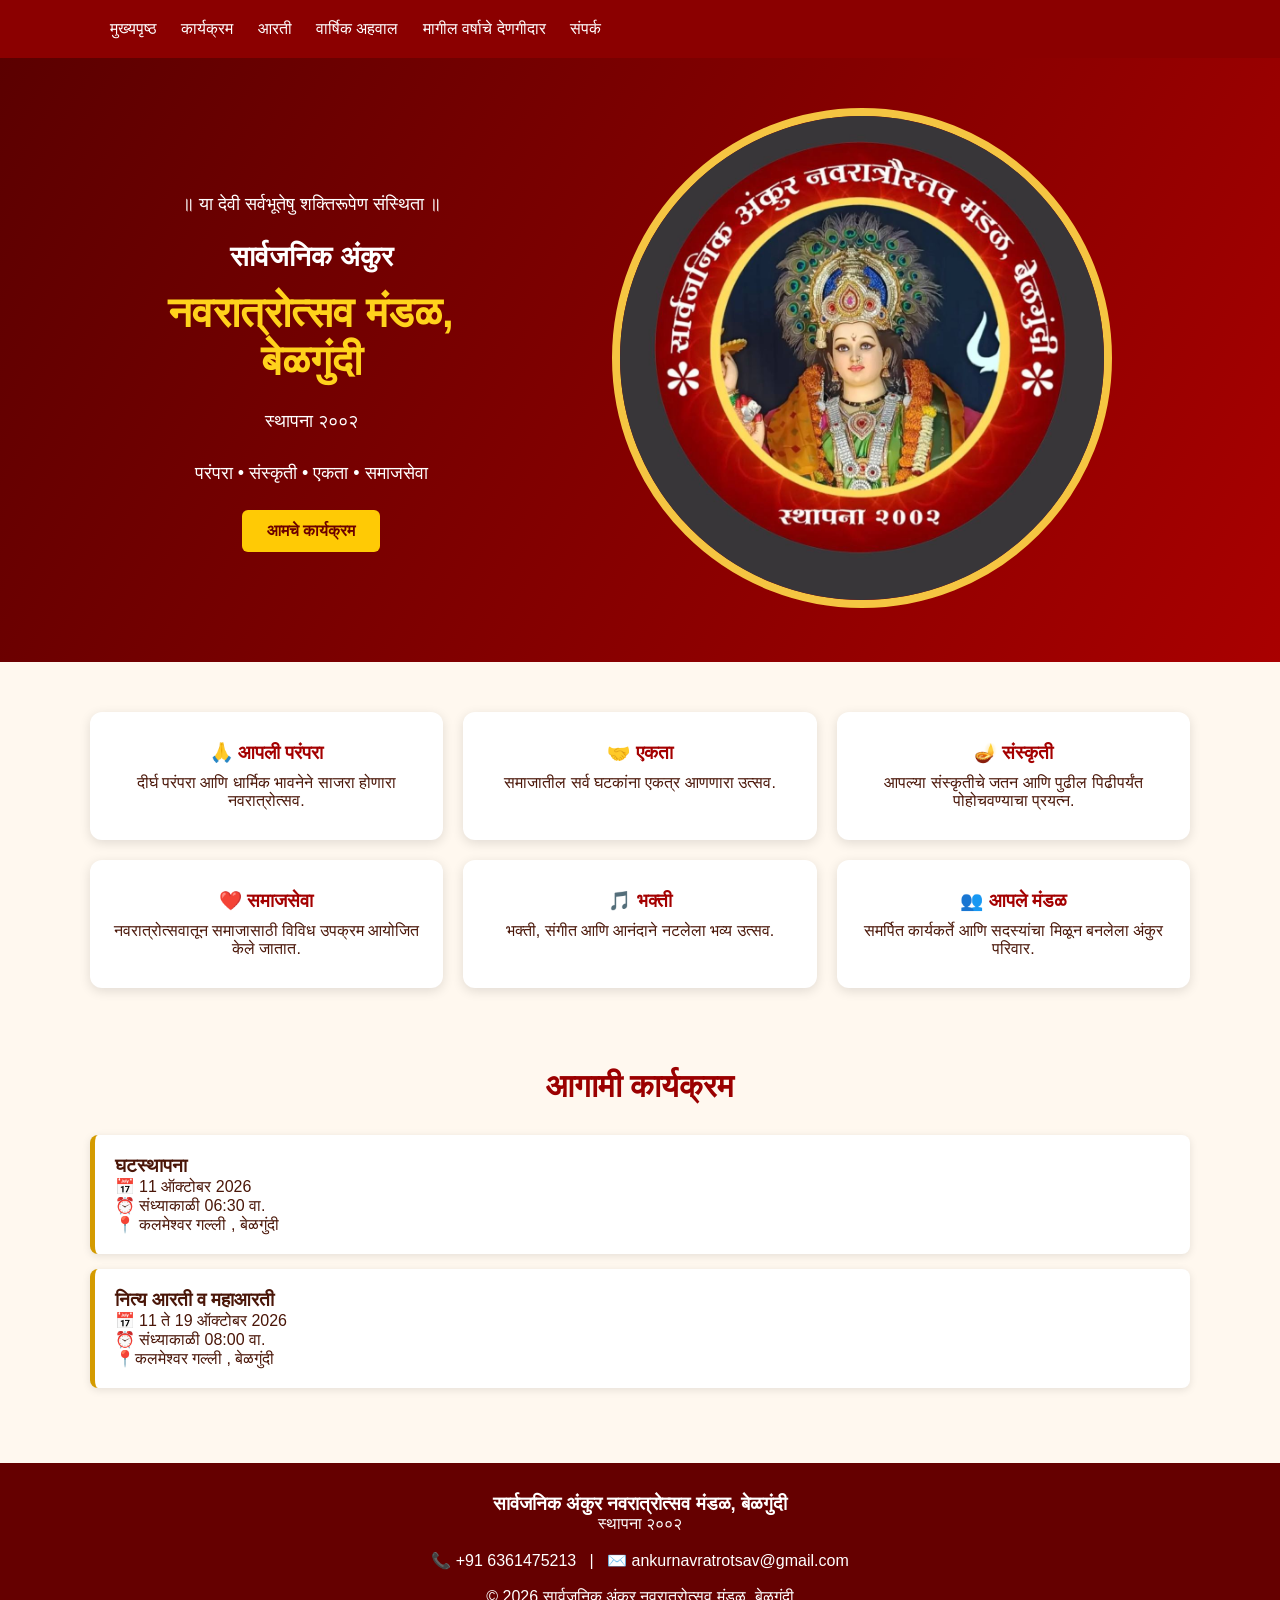
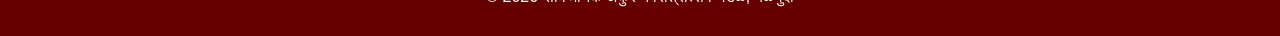
==== index.html @ 81bf1a35 "Update index.html" ====
<!DOCTYPE html>
<html lang="mr">
<head>
    <meta charset="UTF-8">
    <meta name="viewport" content="width=device-width, initial-scale=1.0">

    <title>सार्वजनिक अंकुर नवरात्रोत्सव मंडळ, बेळगुंदी</title>

    <style>
        * {
            margin: 0;
            padding: 0;
            box-sizing: border-box;
        }

        body {
            font-family: Arial, sans-serif;
            background: #fff8ef;
            color: #4a1608;
        }

        header {
            background: #8b0000;
            color: white;
            padding: 20px 7%;
            display: flex;
            justify-content: space-between;
            align-items: center;
        }

        .logo-title {
            font-size: 24px;
            font-weight: bold;
        }

        nav a {
            color: white;
            text-decoration: none;
            margin-left: 20px;
        }

        .hero {
            min-height: 500px;
            background: linear-gradient(120deg, #5b0000, #a90000);
            color: white;
            display: flex;
            align-items: center;
            justify-content: space-around;
            padding: 50px 7%;
            text-align: center;
        }

        .hero-text {
            max-width: 600px;
        }

        .hero h1 {
            font-size: 42px;
            color: #ffd21c;
            margin: 15px 0;
        }

        .hero h2 {
            font-size: 28px;
        }

        .hero p {
            font-size: 18px;
            line-height: 1.8;
            margin: 20px 0;
        }

        .btn {
            display: inline-block;
            background: #ffca05;
            color: #6b0000;
            padding: 12px 25px;
            border-radius: 6px;
            text-decoration: none;
            font-weight: bold;
        }

        .devi {
            width: 500px;
            height: 500px;
            border-radius: 50%;
            border: 8px solid #f5c542;
            object-fit: cover;
        }

        .features {
            display: grid;
            grid-template-columns: repeat(3, 1fr);
            gap: 20px;
            padding: 50px 7%;
        }

        .card {
            background: white;
            padding: 30px 20px;
            text-align: center;
            border-radius: 12px;
            box-shadow: 0 3px 12px rgba(0,0,0,0.12);
        }

        .card h3 {
            color: #a40000;
            margin-bottom: 10px;
        }

        .events {
            padding: 30px 7% 60px;
        }

        .events h2 {
            text-align: center;
            color: #9b0000;
            margin-bottom: 30px;
            font-size: 32px;
        }

        .event-box {
            background: white;
            padding: 20px;
            margin-bottom: 15px;
            border-left: 5px solid #d49b00;
            border-radius: 8px;
            box-shadow: 0 2px 8px rgba(0,0,0,0.1);
        }

        footer {
            background: #650000;
            color: white;
            padding: 30px 7%;
            text-align: center;
        }

        @media (max-width: 800px) {
            header {
                flex-direction: column;
                gap: 15px;
            }

            nav a {
                margin: 5px;
                display: inline-block;
            }

            .hero {
                flex-direction: column;
            }

            .hero h1 {
                font-size: 30px;
            }

            .devi {
                width: 250px;
                height: 250px;
                margin-top: 30px;
            }

            .features {
                grid-template-columns: 1fr;
            }
        }
    </style>
</head>

<body>

<header>
 

    <nav>
        <a href="index.html">मुख्यपृष्ठ</a>
        <a href="events.html">कार्यक्रम</a>
        <a href="aarti.html">आरती </a>
        <a href="annual-report.html">वार्षिक अहवाल</a>
        <a href="previous-donors.html">मागील वर्षाचे देणगीदार</a>
        <a href="contact.html">संपर्क</a>
    </nav>
</header>

<section class="hero">

    <div class="hero-text">

        <p>॥ या देवी सर्वभूतेषु शक्तिरूपेण संस्थिता ॥</p>

        <h2>सार्वजनिक अंकुर</h2>

        <h1>नवरात्रोत्सव मंडळ,<br>बेळगुंदी</h1>

        <p>स्थापना २००२</p>

        <p>
            परंपरा • संस्कृती • एकता • समाजसेवा
        </p>

        <a href="events.html" class="btn">
            आमचे कार्यक्रम
        </a>

    </div>

    <div>
     <img src="devi.jpg"
     alt="नवरात्रोत्सव देवी"
     class="devi">   
    </div>

</section>

<section class="features">

    <div class="card">
        <h3>🙏 आपली परंपरा</h3>
        <p>
            दीर्घ परंपरा आणि धार्मिक भावनेने साजरा होणारा नवरात्रोत्सव.
        </p>
    </div>

    <div class="card">
        <h3>🤝 एकता</h3>
        <p>
            समाजातील सर्व घटकांना एकत्र आणणारा उत्सव.
        </p>
    </div>

    <div class="card">
        <h3>🪔 संस्कृती</h3>
        <p>
            आपल्या संस्कृतीचे जतन आणि पुढील पिढीपर्यंत पोहोचवण्याचा प्रयत्न.
        </p>
    </div>

    <div class="card">
        <h3>❤️ समाजसेवा</h3>
        <p>
            नवरात्रोत्सवातून समाजासाठी विविध उपक्रम आयोजित केले जातात.
        </p>
    </div>

    <div class="card">
        <h3>🎵 भक्ती</h3>
        <p>
            भक्ती, संगीत आणि आनंदाने नटलेला भव्य उत्सव.
        </p>
    </div>

    <div class="card">
        <h3>👥 आपले मंडळ</h3>
        <p>
            समर्पित कार्यकर्ते आणि सदस्यांचा मिळून बनलेला अंकुर परिवार.
        </p>
    </div>

</section>

<section class="events">

    <h2>आगामी कार्यक्रम</h2>

    <div class="event-box">
        <h3>घटस्थापना</h3>
        <p>📅 11 ऑक्टोबर 2026 </p>
        <p>⏰ संध्याकाळी 06:30 वा.</p>
        <p>📍 कलमेश्वर गल्ली , बेळगुंदी</p>
    </div>

    <div class="event-box">
        <h3>नित्य आरती व महाआरती</h3>
        <p>📅 11 ते 19 ऑक्टोबर 2026</p>
        <p>⏰ संध्याकाळी 08:00 वा.</p>
        <p>📍कलमेश्वर गल्ली , बेळगुंदी</p>
    </div>


</section>

<footer>

    <h3>सार्वजनिक अंकुर नवरात्रोत्सव मंडळ, बेळगुंदी</h3>

    <p>स्थापना २००२</p>

    <br>

    <p>
        📞 +91 6361475213
        &nbsp; | &nbsp;
        ✉️ ankurnavratrotsav@gmail.com
    </p>

    <br>

    <p>
        © 2026 सार्वजनिक अंकुर नवरात्रोत्सव मंडळ, बेळगुंदी
    </p>

</footer>

</body>
</html>
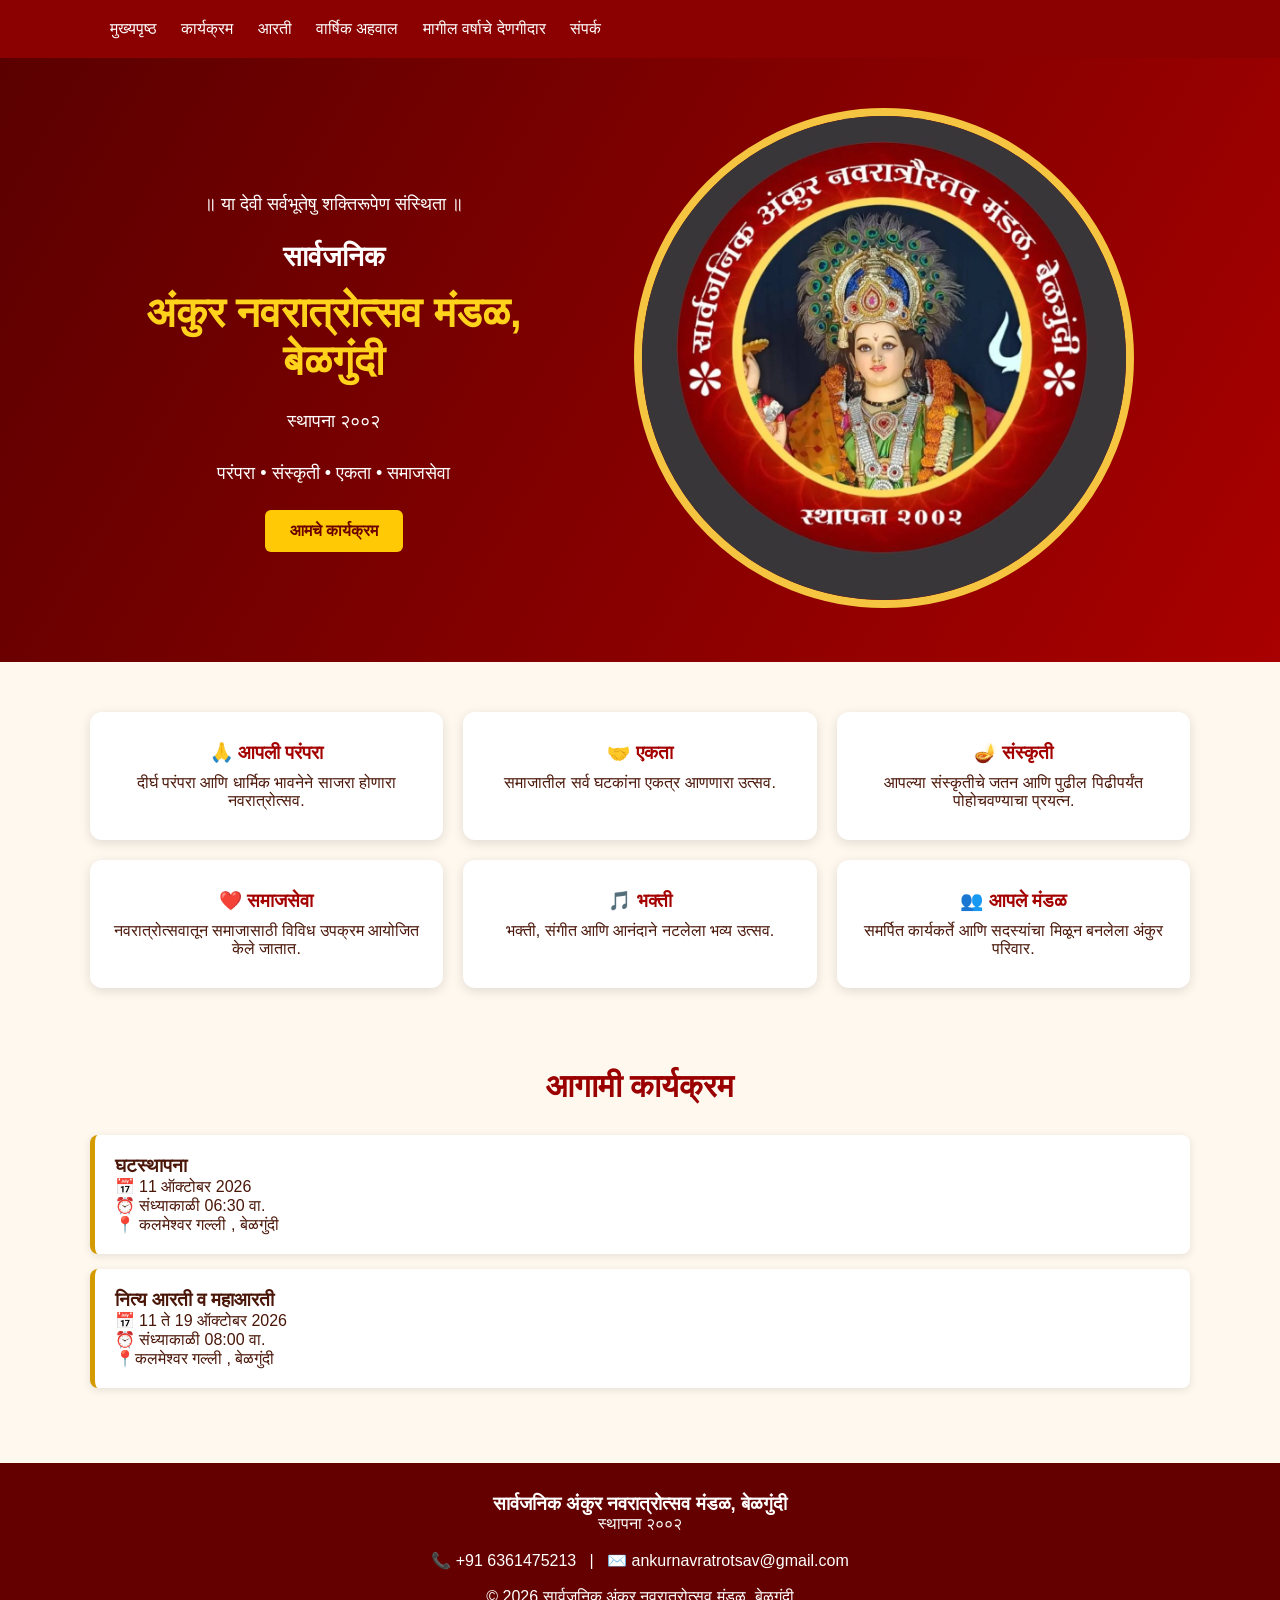
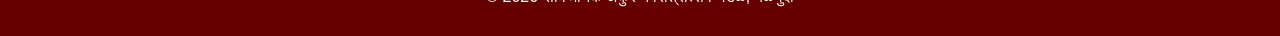
==== commit 2254c899: "Update index.html" ====
--- a/index.html
+++ b/index.html
@@ -188,9 +188,9 @@
 
         <p>॥ या देवी सर्वभूतेषु शक्तिरूपेण संस्थिता ॥</p>
 
-        <h2>सार्वजनिक अंकुर</h2>
-
-        <h1>नवरात्रोत्सव मंडळ,<br>बेळगुंदी</h1>
+        <h2>सार्वजनिक </h2>
+
+        <h1>अंकुर नवरात्रोत्सव मंडळ,<br>बेळगुंदी</h1>
 
         <p>स्थापना २००२</p>
 
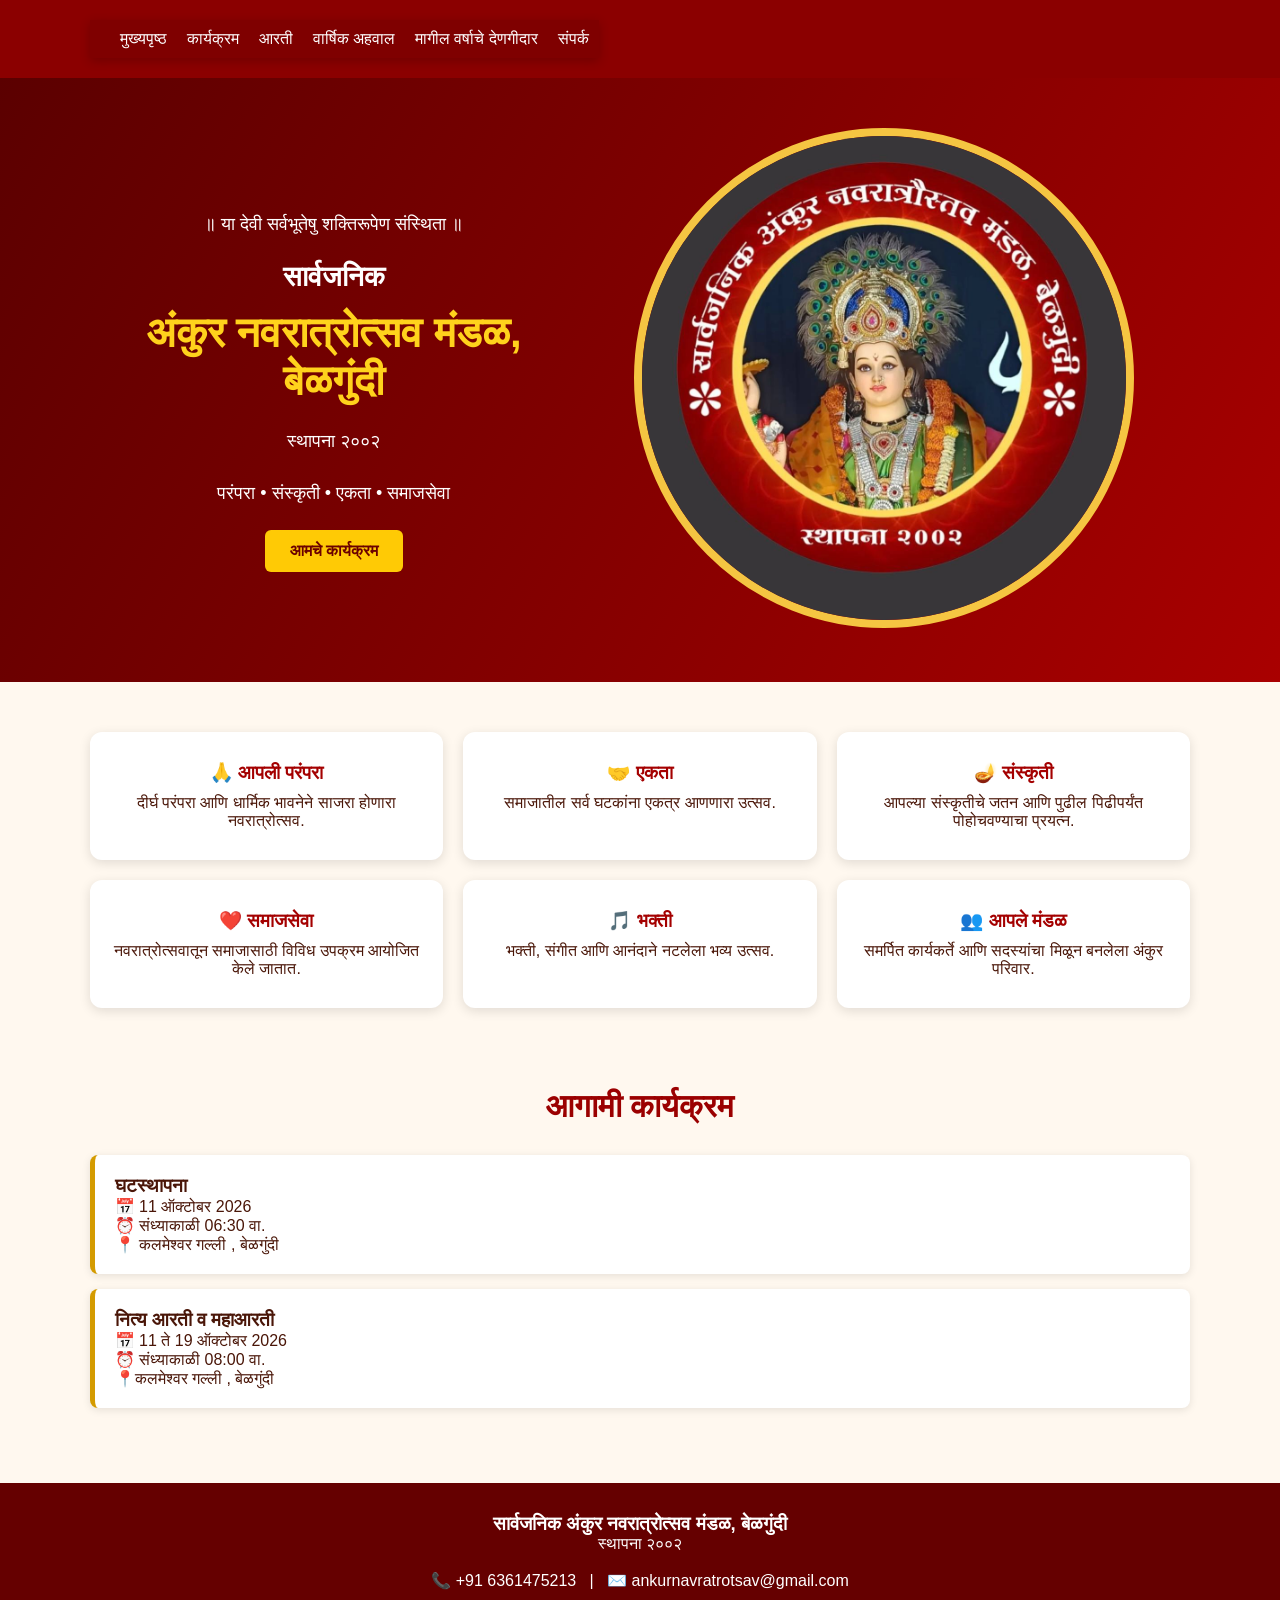
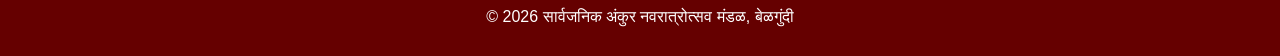
==== commit 25dce09b: "Refactor HTML structure and styles" ====
--- a/index.html
+++ b/index.html
@@ -59,6 +59,15 @@
             color: #ffd21c;
             margin: 15px 0;
         }
+ /* NAVIGATION */
+        nav {
+            background: #7f0000;
+            display: flex;
+            justify-content: center;
+            flex-wrap: wrap;
+            padding: 10px;
+            box-shadow: 0 3px 10px rgba(0,0,0,0.2);
+        }
 
         .hero h2 {
             font-size: 28px;
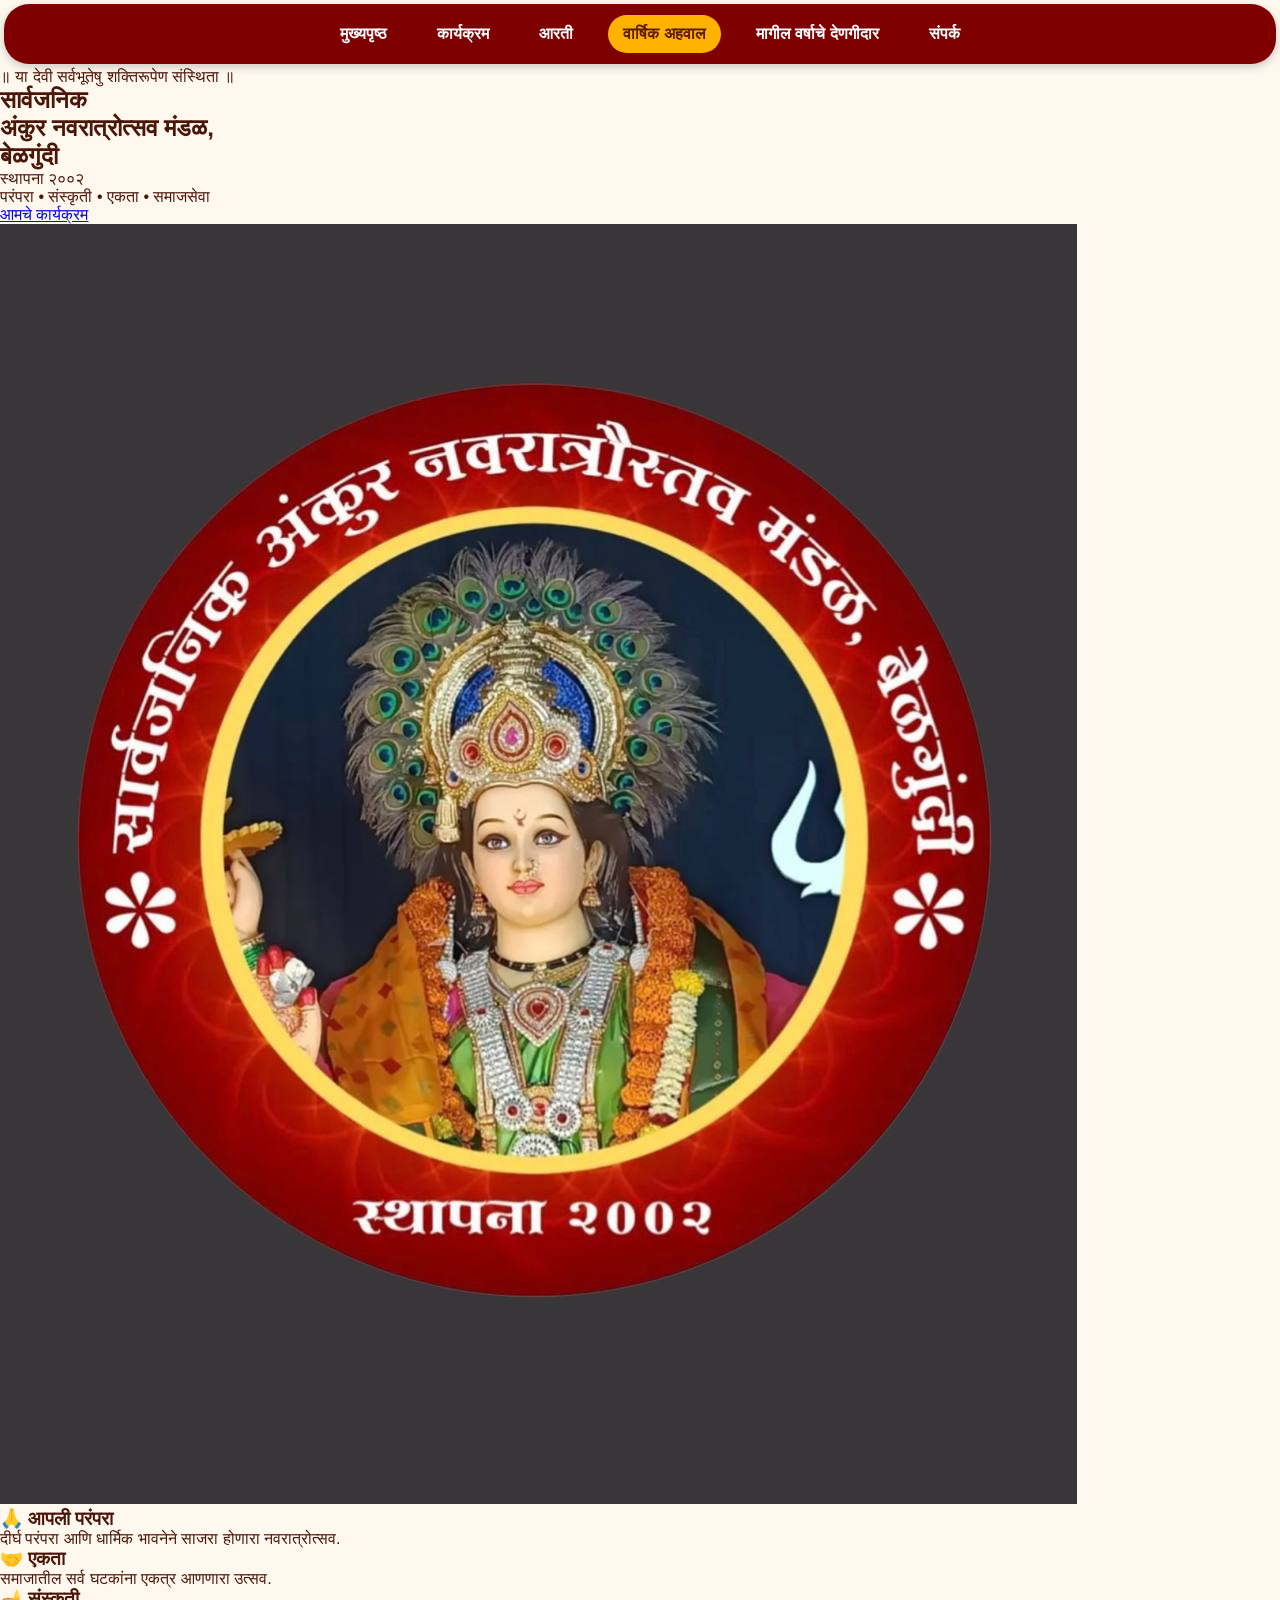
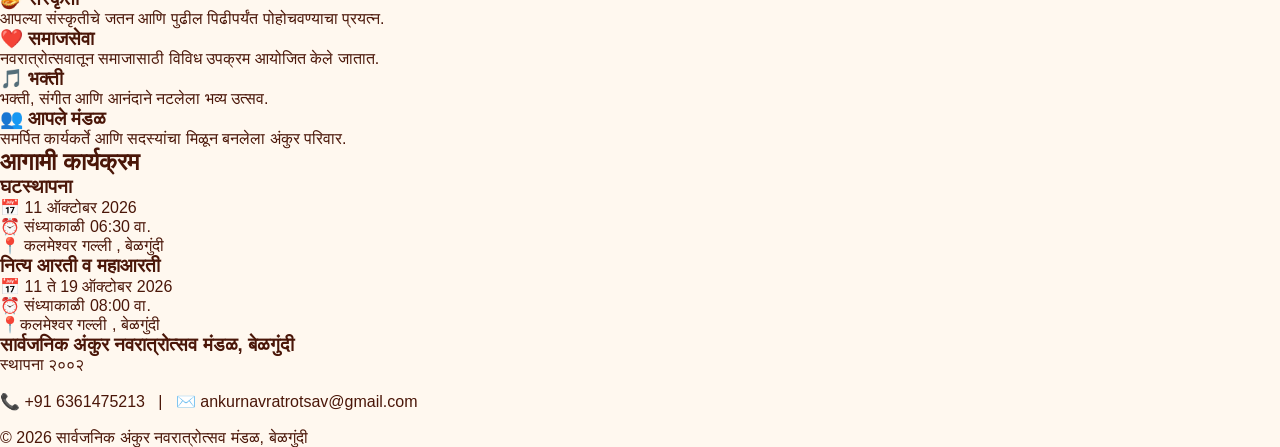
==== commit 5c50f85a: "Update index.html" ====
--- a/index.html
+++ b/index.html
@@ -20,46 +20,22 @@
         }
 
         header {
-            background: #8b0000;
-            color: white;
-            padding: 20px 7%;
-            display: flex;
-            justify-content: space-between;
-            align-items: center;
-        }
-
-        .logo-title {
-            font-size: 24px;
-            font-weight: bold;
-        }
-
-        nav a {
-            color: white;
-            text-decoration: none;
-            margin-left: 20px;
-        }
-
-        .hero {
-            min-height: 500px;
-            background: linear-gradient(120deg, #5b0000, #a90000);
-            color: white;
-            display: flex;
-            align-items: center;
-            justify-content: space-around;
-            padding: 50px 7%;
-            text-align: center;
-        }
-
-        .hero-text {
-            max-width: 600px;
-        }
-
-        .hero h1 {
-            font-size: 42px;
-            color: #ffd21c;
-            margin: 15px 0;
-        }
- /* NAVIGATION */
+           header {
+   background: linear-gradient(135deg, #b71c1c, #e65100, #ff9800);
+            color: white;
+            text-align: center;
+            padding: 25px 15px;
+            box-shadow: 0 4px 15px rgba(0,0,0,0.25);
+            border-bottom: 4px solid #ffd54f;
+}
+     header h2 {
+            margin: 0;
+            font-size: 50px;
+            text-shadow: 2px 2px 4px rgba(0,0,0,0.4);
+        }
+
+
+        /* NAVIGATION */
         nav {
             background: #7f0000;
             display: flex;
@@ -68,6 +44,68 @@
             padding: 10px;
             box-shadow: 0 3px 10px rgba(0,0,0,0.2);
         }
+
+nav {
+            color: white;
+            text-decoration: none;
+            padding: 11px 16px;
+            margin: 4px;
+            border-radius: 25px;
+            font-weight: bold;
+            transition: 0.3s;
+}
+
+nav a {
+    color:white;
+    text-decoration: none;
+    padding: 10px 15px;
+    border-radius: 25px;
+    font-weight: bold;
+}
+
+nav a:hover,
+nav a.active {
+    background: #ffd54f;
+    color: #7b0000;
+}
+
+        nav a[href="annual-report.html"] {
+            background: #ffb300;
+            color: #5d1a00;
+        }
+
+        .logo-title {
+            font-size: 24px;
+            font-weight: bold;
+        }
+
+        nav a {
+            color: white;
+            text-decoration: none;
+            margin-left: 20px;
+        }
+
+        .hero {
+            min-height: 500px;
+            background: linear-gradient(120deg, #5b0000, #a90000);
+            color: white;
+            display: flex;
+            align-items: center;
+            justify-content: space-around;
+            padding: 50px 7%;
+            text-align: center;
+        }
+
+        .hero-text {
+            max-width: 600px;
+        }
+
+        .hero h1 {
+            font-size: 42px;
+            color: #ffd21c;
+            margin: 15px 0;
+        }
+ 
 
         .hero h2 {
             font-size: 28px;
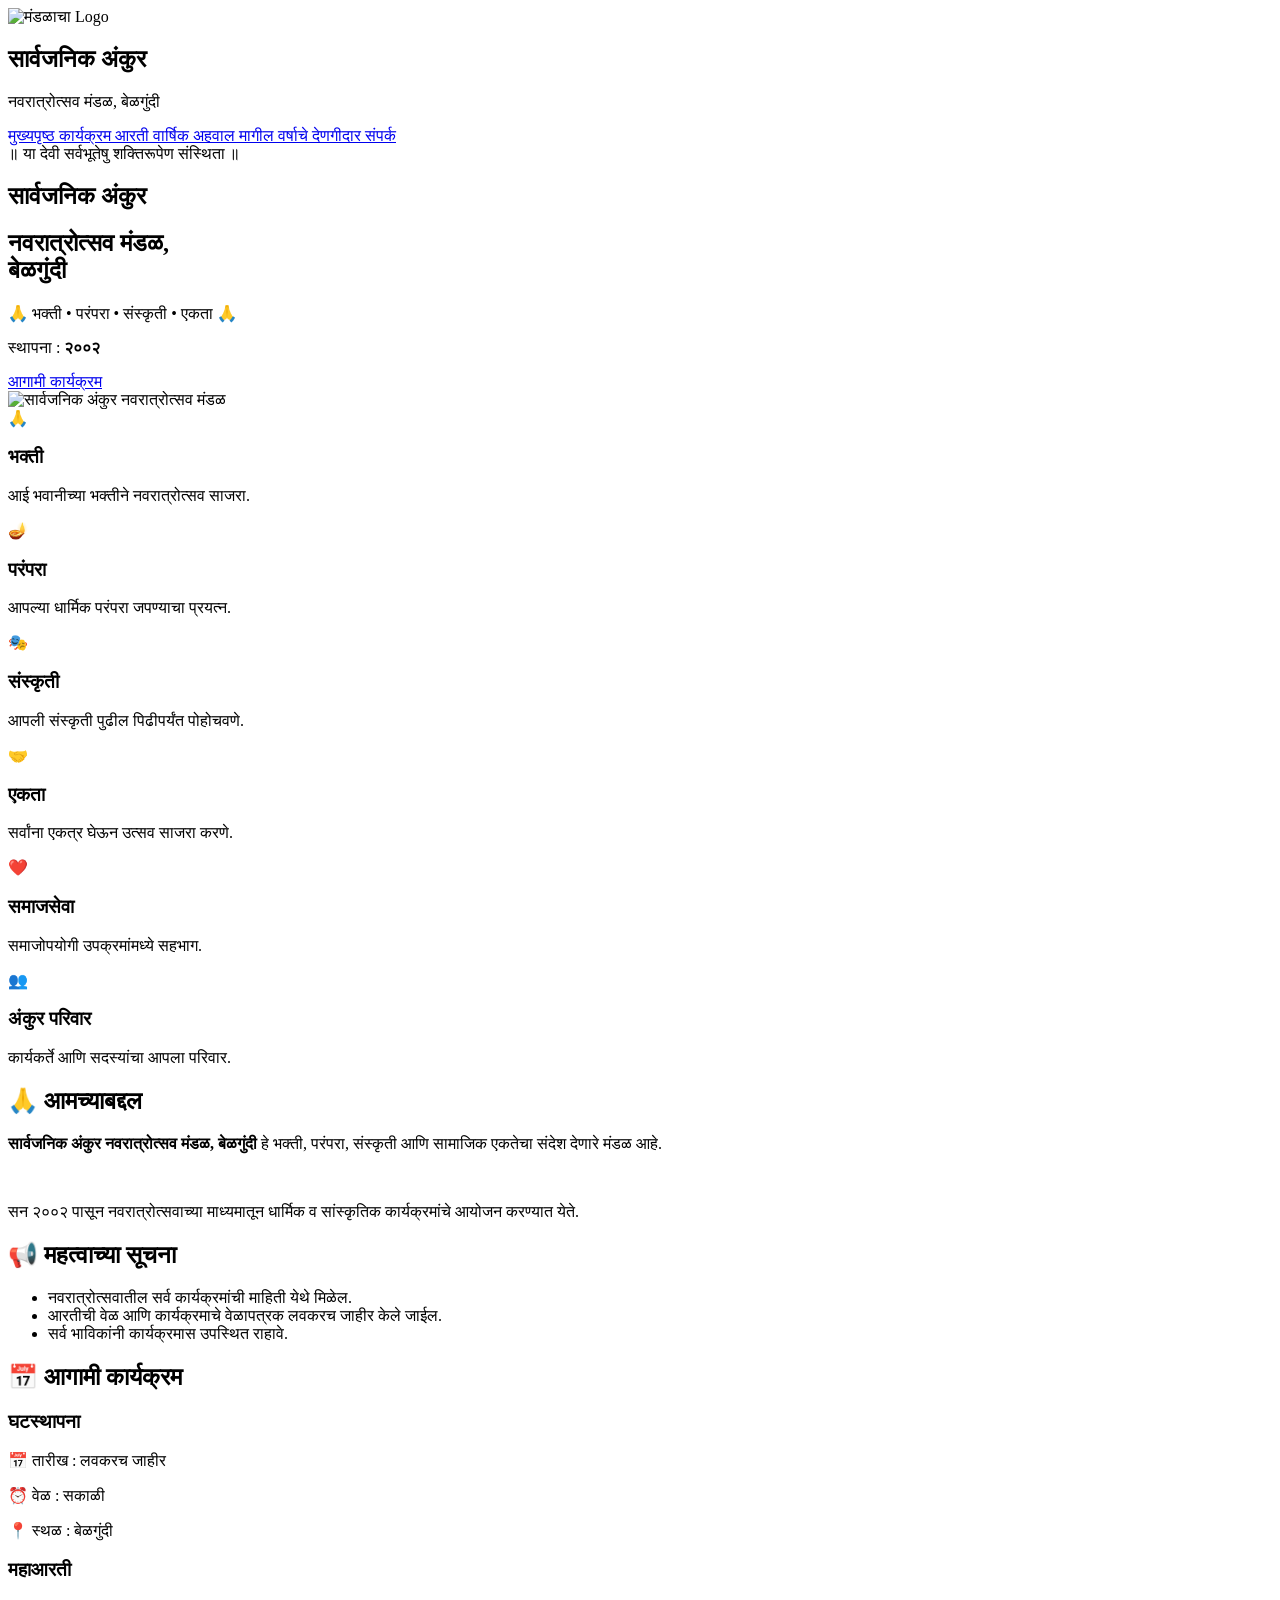
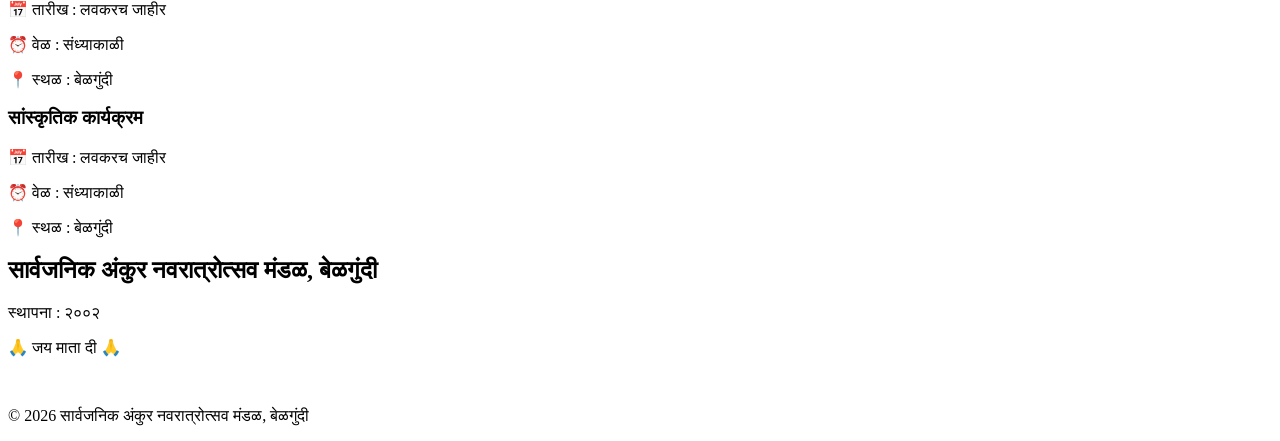
==== commit 146fd9f4: "Update index.html" ====
--- a/index.html
+++ b/index.html
@@ -6,347 +6,264 @@
 
     <title>सार्वजनिक अंकुर नवरात्रोत्सव मंडळ, बेळगुंदी</title>
 
-    <style>
-        * {
-            margin: 0;
-            padding: 0;
-            box-sizing: border-box;
-        }
-
-        body {
-            font-family: Arial, sans-serif;
-            background: #fff8ef;
-            color: #4a1608;
-        }
-
-        header {
-           header {
-   background: linear-gradient(135deg, #b71c1c, #e65100, #ff9800);
-            color: white;
-            text-align: center;
-            padding: 25px 15px;
-            box-shadow: 0 4px 15px rgba(0,0,0,0.25);
-            border-bottom: 4px solid #ffd54f;
-}
-     header h2 {
-            margin: 0;
-            font-size: 50px;
-            text-shadow: 2px 2px 4px rgba(0,0,0,0.4);
-        }
-
-
-        /* NAVIGATION */
-        nav {
-            background: #7f0000;
-            display: flex;
-            justify-content: center;
-            flex-wrap: wrap;
-            padding: 10px;
-            box-shadow: 0 3px 10px rgba(0,0,0,0.2);
-        }
-
-nav {
-            color: white;
-            text-decoration: none;
-            padding: 11px 16px;
-            margin: 4px;
-            border-radius: 25px;
-            font-weight: bold;
-            transition: 0.3s;
-}
-
-nav a {
-    color:white;
-    text-decoration: none;
-    padding: 10px 15px;
-    border-radius: 25px;
-    font-weight: bold;
-}
-
-nav a:hover,
-nav a.active {
-    background: #ffd54f;
-    color: #7b0000;
-}
-
-        nav a[href="annual-report.html"] {
-            background: #ffb300;
-            color: #5d1a00;
-        }
-
-        .logo-title {
-            font-size: 24px;
-            font-weight: bold;
-        }
-
-        nav a {
-            color: white;
-            text-decoration: none;
-            margin-left: 20px;
-        }
-
-        .hero {
-            min-height: 500px;
-            background: linear-gradient(120deg, #5b0000, #a90000);
-            color: white;
-            display: flex;
-            align-items: center;
-            justify-content: space-around;
-            padding: 50px 7%;
-            text-align: center;
-        }
-
-        .hero-text {
-            max-width: 600px;
-        }
-
-        .hero h1 {
-            font-size: 42px;
-            color: #ffd21c;
-            margin: 15px 0;
-        }
- 
-
-        .hero h2 {
-            font-size: 28px;
-        }
-
-        .hero p {
-            font-size: 18px;
-            line-height: 1.8;
-            margin: 20px 0;
-        }
-
-        .btn {
-            display: inline-block;
-            background: #ffca05;
-            color: #6b0000;
-            padding: 12px 25px;
-            border-radius: 6px;
-            text-decoration: none;
-            font-weight: bold;
-        }
-
-        .devi {
-            width: 500px;
-            height: 500px;
-            border-radius: 50%;
-            border: 8px solid #f5c542;
-            object-fit: cover;
-        }
-
-        .features {
-            display: grid;
-            grid-template-columns: repeat(3, 1fr);
-            gap: 20px;
-            padding: 50px 7%;
-        }
-
-        .card {
-            background: white;
-            padding: 30px 20px;
-            text-align: center;
-            border-radius: 12px;
-            box-shadow: 0 3px 12px rgba(0,0,0,0.12);
-        }
-
-        .card h3 {
-            color: #a40000;
-            margin-bottom: 10px;
-        }
-
-        .events {
-            padding: 30px 7% 60px;
-        }
-
-        .events h2 {
-            text-align: center;
-            color: #9b0000;
-            margin-bottom: 30px;
-            font-size: 32px;
-        }
-
-        .event-box {
-            background: white;
-            padding: 20px;
-            margin-bottom: 15px;
-            border-left: 5px solid #d49b00;
-            border-radius: 8px;
-            box-shadow: 0 2px 8px rgba(0,0,0,0.1);
-        }
-
-        footer {
-            background: #650000;
-            color: white;
-            padding: 30px 7%;
-            text-align: center;
-        }
-
-        @media (max-width: 800px) {
-            header {
-                flex-direction: column;
-                gap: 15px;
-            }
-
-            nav a {
-                margin: 5px;
-                display: inline-block;
-            }
-
-            .hero {
-                flex-direction: column;
-            }
-
-            .hero h1 {
-                font-size: 30px;
-            }
-
-            .devi {
-                width: 250px;
-                height: 250px;
-                margin-top: 30px;
-            }
-
-            .features {
-                grid-template-columns: 1fr;
-            }
-        }
-    </style>
+    <!-- CSS जोडले आहे -->
+    <link rel="stylesheet" href="css/style.css">
 </head>
 
 <body>
 
-<header>
- 
-
-    <nav>
-        <a href="index.html">मुख्यपृष्ठ</a>
-        <a href="events.html">कार्यक्रम</a>
-        <a href="aarti.html">आरती </a>
-        <a href="annual-report.html">वार्षिक अहवाल</a>
-        <a href="previous-donors.html">मागील वर्षाचे देणगीदार</a>
-        <a href="contact.html">संपर्क</a>
+    <!-- HEADER -->
+    <header>
+
+        <div class="logo-area">
+
+            <img src="images/logo.png" alt="मंडळाचा Logo">
+
+            <div class="logo-text">
+                <h2>सार्वजनिक अंकुर</h2>
+                <p>नवरात्रोत्सव मंडळ, बेळगुंदी</p>
+            </div>
+
+        </div>
+
+         <nav>
+        
+  <a href="index.html">
+        मुख्यपृष्ठ
+    </a>
+
+    <a href="events.html">
+        कार्यक्रम
+    </a>
+
+    <a href="aarti.html">
+        आरती
+    </a>
+
+    <a href="annual-report.html" class="active">
+        वार्षिक अहवाल
+    </a>
+
+    <a href="previous-donors.html">
+        मागील वर्षाचे देणगीदार
+    </a>
+
+    <a href="contact.html">
+        संपर्क
+    </a>
+
     </nav>
-</header>
-
-<section class="hero">
-
-    <div class="hero-text">
-
-        <p>॥ या देवी सर्वभूतेषु शक्तिरूपेण संस्थिता ॥</p>
-
-        <h2>सार्वजनिक </h2>
-
-        <h1>अंकुर नवरात्रोत्सव मंडळ,<br>बेळगुंदी</h1>
-
-        <p>स्थापना २००२</p>
+
+    </header>
+
+
+    <!-- HERO SECTION -->
+    <section class="hero">
+
+        <div class="hero-content">
+
+            <div class="mantra">
+                ॥ या देवी सर्वभूतेषु शक्तिरूपेण संस्थिता ॥
+            </div>
+
+            <h2>सार्वजनिक अंकुर</h2>
+
+            <h1>
+                नवरात्रोत्सव मंडळ,<br>
+                बेळगुंदी
+            </h1>
+
+            <p>
+                🙏 भक्ती • परंपरा • संस्कृती • एकता 🙏
+            </p>
+
+            <p>
+                स्थापना : <strong>२००२</strong>
+            </p>
+
+            <a href="#events" class="btn">
+                आगामी कार्यक्रम
+            </a>
+
+        </div>
+
+
+        <div>
+            <img
+                src="images/logo.png"
+                alt="सार्वजनिक अंकुर नवरात्रोत्सव मंडळ"
+                class="hero-logo"
+            >
+        </div>
+
+    </section>
+
+
+    <!-- FEATURES -->
+    <section class="features">
+
+        <div class="feature-card">
+            <div class="feature-icon">🙏</div>
+            <h3>भक्ती</h3>
+            <p>आई भवानीच्या भक्तीने नवरात्रोत्सव साजरा.</p>
+        </div>
+
+        <div class="feature-card">
+            <div class="feature-icon">🪔</div>
+            <h3>परंपरा</h3>
+            <p>आपल्या धार्मिक परंपरा जपण्याचा प्रयत्न.</p>
+        </div>
+
+        <div class="feature-card">
+            <div class="feature-icon">🎭</div>
+            <h3>संस्कृती</h3>
+            <p>आपली संस्कृती पुढील पिढीपर्यंत पोहोचवणे.</p>
+        </div>
+
+        <div class="feature-card">
+            <div class="feature-icon">🤝</div>
+            <h3>एकता</h3>
+            <p>सर्वांना एकत्र घेऊन उत्सव साजरा करणे.</p>
+        </div>
+
+        <div class="feature-card">
+            <div class="feature-icon">❤️</div>
+            <h3>समाजसेवा</h3>
+            <p>समाजोपयोगी उपक्रमांमध्ये सहभाग.</p>
+        </div>
+
+        <div class="feature-card">
+            <div class="feature-icon">👥</div>
+            <h3>अंकुर परिवार</h3>
+            <p>कार्यकर्ते आणि सदस्यांचा आपला परिवार.</p>
+        </div>
+
+    </section>
+
+
+    <!-- ABOUT -->
+    <section class="section">
+
+        <h2 class="section-title">
+            🙏 आमच्याबद्दल
+        </h2>
+
+        <div class="about-box">
+
+            <p>
+                <strong>सार्वजनिक अंकुर नवरात्रोत्सव मंडळ, बेळगुंदी</strong>
+                हे भक्ती, परंपरा, संस्कृती आणि सामाजिक एकतेचा संदेश
+                देणारे मंडळ आहे.
+            </p>
+
+            <br>
+
+            <p>
+                सन २००२ पासून नवरात्रोत्सवाच्या माध्यमातून
+                धार्मिक व सांस्कृतिक कार्यक्रमांचे आयोजन करण्यात येते.
+            </p>
+
+        </div>
+
+    </section>
+
+
+    <!-- NOTICE -->
+    <section class="notice-section">
+
+        <div class="notice">
+
+            <h2>📢 महत्वाच्या सूचना</h2>
+
+            <ul>
+                <li>नवरात्रोत्सवातील सर्व कार्यक्रमांची माहिती येथे मिळेल.</li>
+                <li>आरतीची वेळ आणि कार्यक्रमाचे वेळापत्रक लवकरच जाहीर केले जाईल.</li>
+                <li>सर्व भाविकांनी कार्यक्रमास उपस्थित राहावे.</li>
+            </ul>
+
+        </div>
+
+    </section>
+
+
+    <!-- EVENTS -->
+    <section class="section" id="events">
+
+        <h2 class="section-title">
+            📅 आगामी कार्यक्रम
+        </h2>
+
+        <div class="events">
+
+            <div class="event-card">
+
+                <div class="event-content">
+
+                    <h3>घटस्थापना</h3>
+
+                    <p>📅 तारीख : लवकरच जाहीर</p>
+
+                    <p>⏰ वेळ : सकाळी</p>
+
+                    <p>📍 स्थळ : बेळगुंदी</p>
+
+                </div>
+
+            </div>
+
+
+            <div class="event-card">
+
+                <div class="event-content">
+
+                    <h3>महाआरती</h3>
+
+                    <p>📅 तारीख : लवकरच जाहीर</p>
+
+                    <p>⏰ वेळ : संध्याकाळी</p>
+
+                    <p>📍 स्थळ : बेळगुंदी</p>
+
+                </div>
+
+            </div>
+
+
+            <div class="event-card">
+
+                <div class="event-content">
+
+                    <h3>सांस्कृतिक कार्यक्रम</h3>
+
+                    <p>📅 तारीख : लवकरच जाहीर</p>
+
+                    <p>⏰ वेळ : संध्याकाळी</p>
+
+                    <p>📍 स्थळ : बेळगुंदी</p>
+
+                </div>
+
+  
+
+    <!-- FOOTER -->
+    <footer>
+
+        <h2>सार्वजनिक अंकुर नवरात्रोत्सव मंडळ, बेळगुंदी</h2>
+
+        <p>स्थापना : २००२</p>
 
         <p>
-            परंपरा • संस्कृती • एकता • समाजसेवा
+            🙏 जय माता दी 🙏
         </p>
 
-        <a href="events.html" class="btn">
-            आमचे कार्यक्रम
-        </a>
-
-    </div>
-
-    <div>
-     <img src="devi.jpg"
-     alt="नवरात्रोत्सव देवी"
-     class="devi">   
-    </div>
-
-</section>
-
-<section class="features">
-
-    <div class="card">
-        <h3>🙏 आपली परंपरा</h3>
+        <br>
+
         <p>
-            दीर्घ परंपरा आणि धार्मिक भावनेने साजरा होणारा नवरात्रोत्सव.
+            © 2026 सार्वजनिक अंकुर नवरात्रोत्सव मंडळ, बेळगुंदी
         </p>
-    </div>
-
-    <div class="card">
-        <h3>🤝 एकता</h3>
-        <p>
-            समाजातील सर्व घटकांना एकत्र आणणारा उत्सव.
-        </p>
-    </div>
-
-    <div class="card">
-        <h3>🪔 संस्कृती</h3>
-        <p>
-            आपल्या संस्कृतीचे जतन आणि पुढील पिढीपर्यंत पोहोचवण्याचा प्रयत्न.
-        </p>
-    </div>
-
-    <div class="card">
-        <h3>❤️ समाजसेवा</h3>
-        <p>
-            नवरात्रोत्सवातून समाजासाठी विविध उपक्रम आयोजित केले जातात.
-        </p>
-    </div>
-
-    <div class="card">
-        <h3>🎵 भक्ती</h3>
-        <p>
-            भक्ती, संगीत आणि आनंदाने नटलेला भव्य उत्सव.
-        </p>
-    </div>
-
-    <div class="card">
-        <h3>👥 आपले मंडळ</h3>
-        <p>
-            समर्पित कार्यकर्ते आणि सदस्यांचा मिळून बनलेला अंकुर परिवार.
-        </p>
-    </div>
-
-</section>
-
-<section class="events">
-
-    <h2>आगामी कार्यक्रम</h2>
-
-    <div class="event-box">
-        <h3>घटस्थापना</h3>
-        <p>📅 11 ऑक्टोबर 2026 </p>
-        <p>⏰ संध्याकाळी 06:30 वा.</p>
-        <p>📍 कलमेश्वर गल्ली , बेळगुंदी</p>
-    </div>
-
-    <div class="event-box">
-        <h3>नित्य आरती व महाआरती</h3>
-        <p>📅 11 ते 19 ऑक्टोबर 2026</p>
-        <p>⏰ संध्याकाळी 08:00 वा.</p>
-        <p>📍कलमेश्वर गल्ली , बेळगुंदी</p>
-    </div>
-
-
-</section>
-
-<footer>
-
-    <h3>सार्वजनिक अंकुर नवरात्रोत्सव मंडळ, बेळगुंदी</h3>
-
-    <p>स्थापना २००२</p>
-
-    <br>
-
-    <p>
-        📞 +91 6361475213
-        &nbsp; | &nbsp;
-        ✉️ ankurnavratrotsav@gmail.com
-    </p>
-
-    <br>
-
-    <p>
-        © 2026 सार्वजनिक अंकुर नवरात्रोत्सव मंडळ, बेळगुंदी
-    </p>
-
-</footer>
+
+    </footer>
+
 
 </body>
 </html>
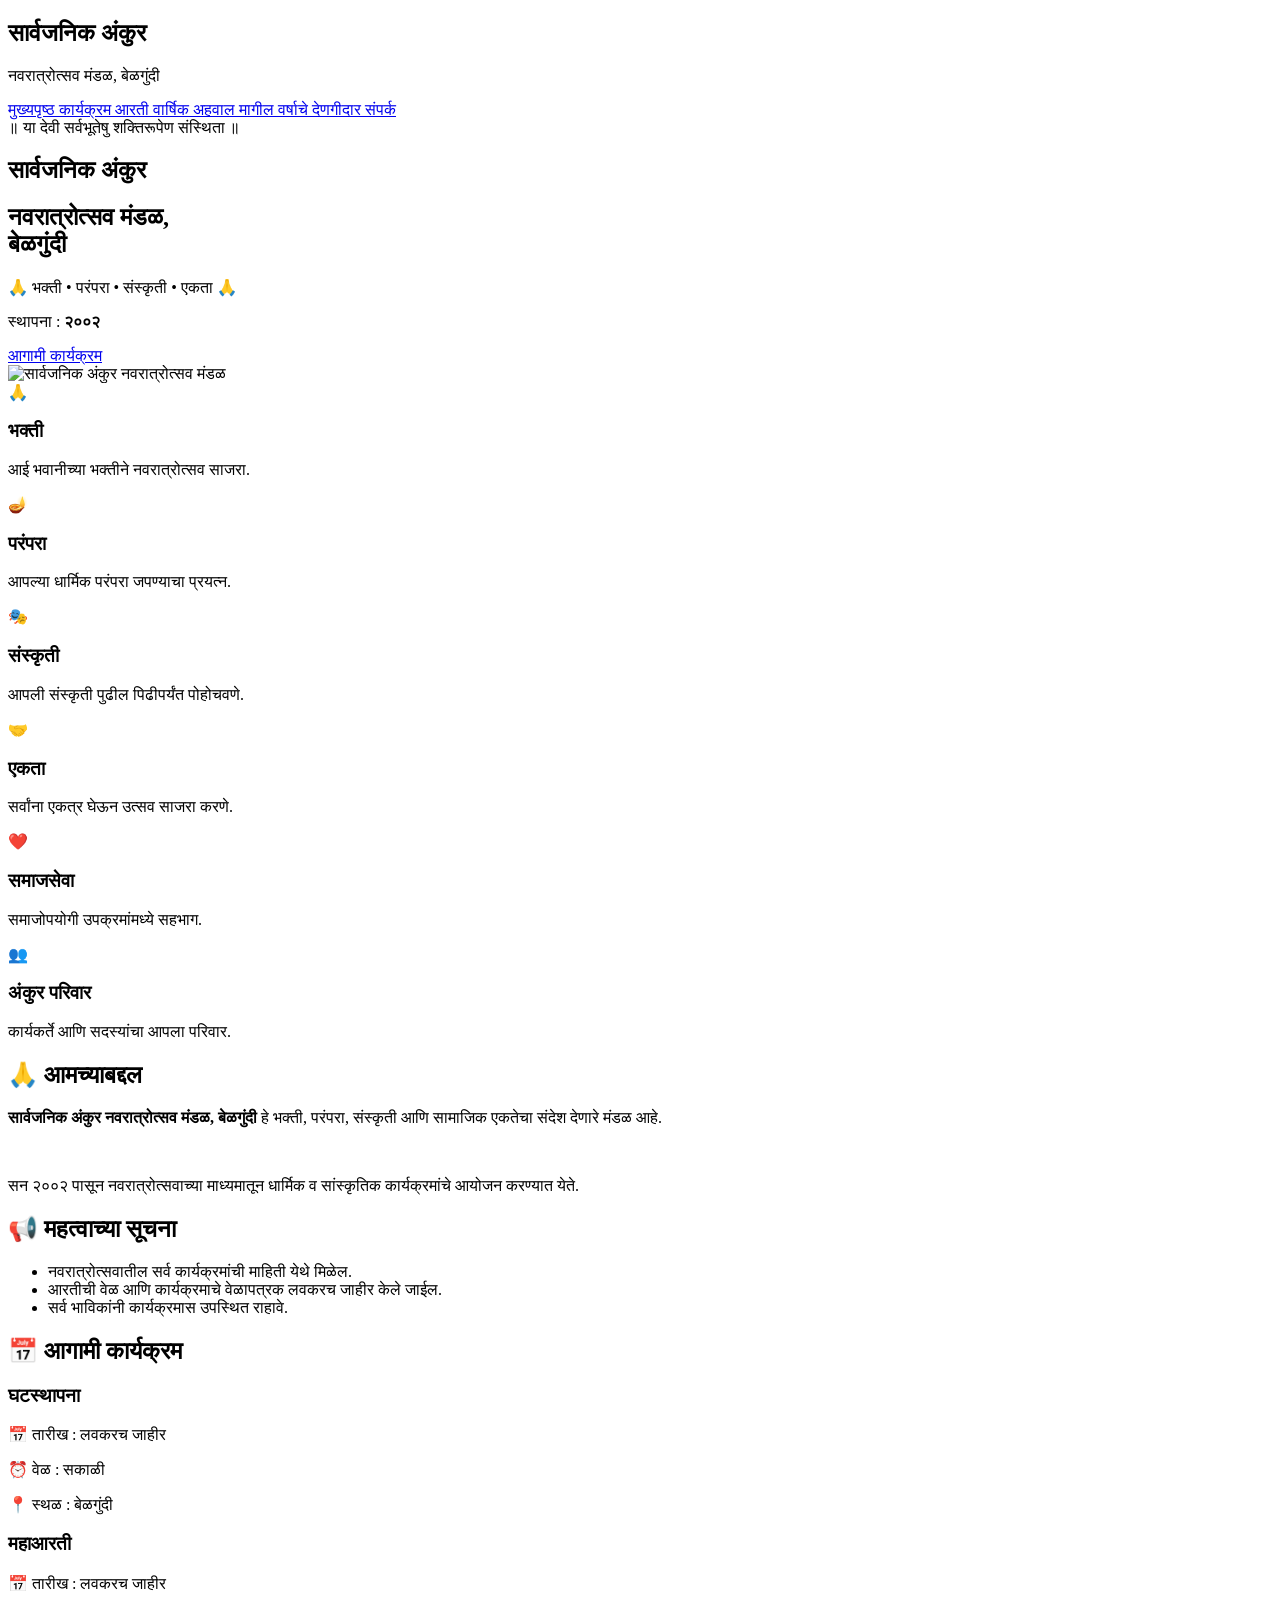
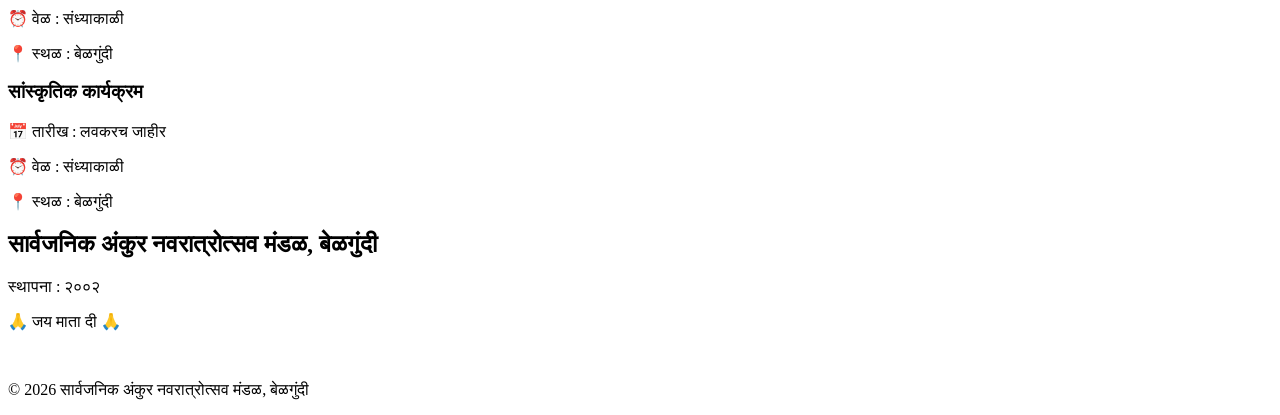
==== commit c7479f9e: "Update index.html" ====
--- a/index.html
+++ b/index.html
@@ -15,11 +15,6 @@
     <!-- HEADER -->
     <header>
 
-        <div class="logo-area">
-
-            <img src="images/logo.png" alt="मंडळाचा Logo">
-
-            <div class="logo-text">
                 <h2>सार्वजनिक अंकुर</h2>
                 <p>नवरात्रोत्सव मंडळ, बेळगुंदी</p>
             </div>
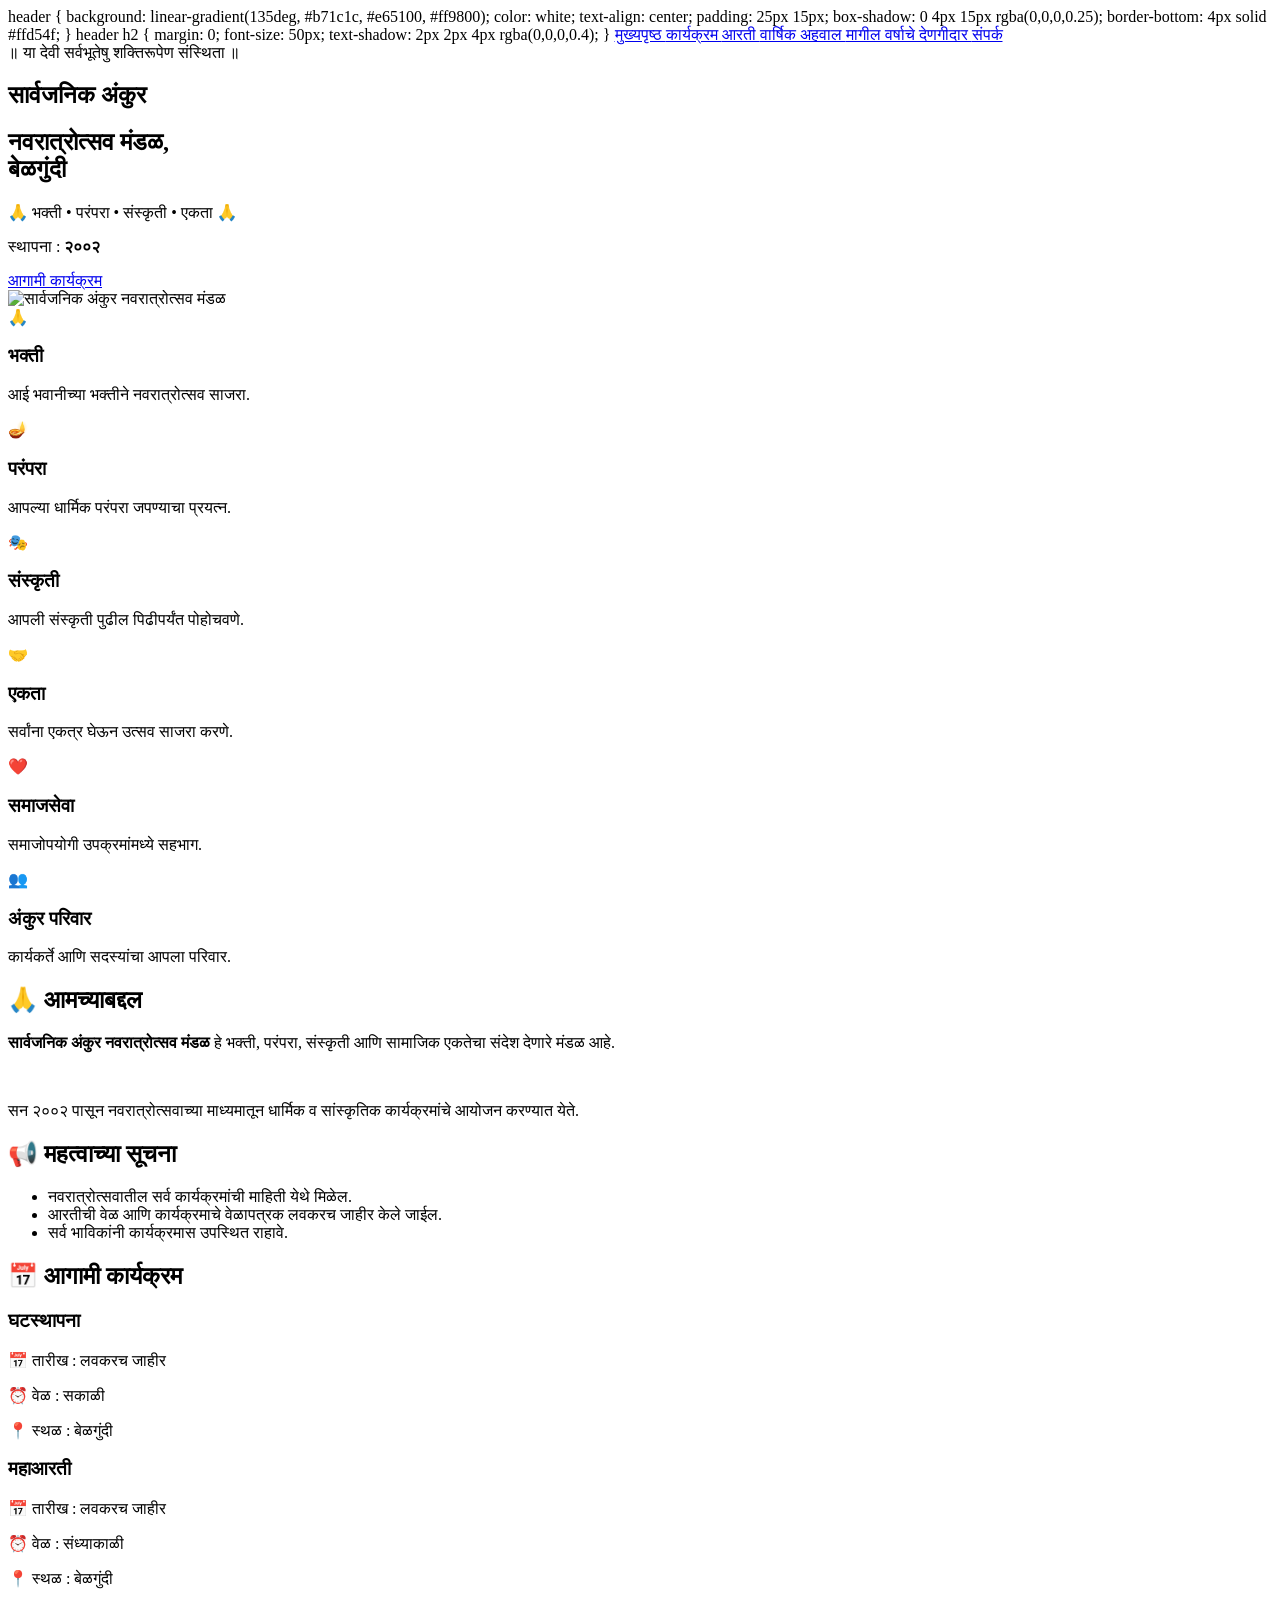
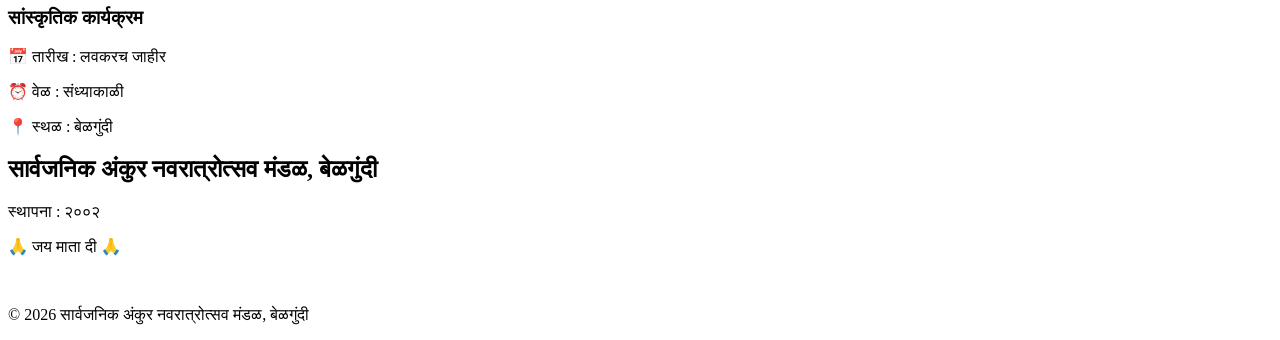
==== commit 64f35dfa: "Update index.html" ====
--- a/index.html
+++ b/index.html
@@ -13,15 +13,20 @@
 <body>
 
     <!-- HEADER -->
-    <header>
-
-                <h2>सार्वजनिक अंकुर</h2>
-                <p>नवरात्रोत्सव मंडळ, बेळगुंदी</p>
-            </div>
-
-        </div>
-
-         <nav>
+   header {
+   background: linear-gradient(135deg, #b71c1c, #e65100, #ff9800);
+            color: white;
+            text-align: center;
+            padding: 25px 15px;
+            box-shadow: 0 4px 15px rgba(0,0,0,0.25);
+            border-bottom: 4px solid #ffd54f;
+}
+     header h2 {
+            margin: 0;
+            font-size: 50px;
+            text-shadow: 2px 2px 4px rgba(0,0,0,0.4);
+        }
+
         
   <a href="index.html">
         मुख्यपृष्ठ
@@ -146,7 +151,7 @@
         <div class="about-box">
 
             <p>
-                <strong>सार्वजनिक अंकुर नवरात्रोत्सव मंडळ, बेळगुंदी</strong>
+                <strong>सार्वजनिक अंकुर नवरात्रोत्सव मंडळ </strong>
                 हे भक्ती, परंपरा, संस्कृती आणि सामाजिक एकतेचा संदेश
                 देणारे मंडळ आहे.
             </p>
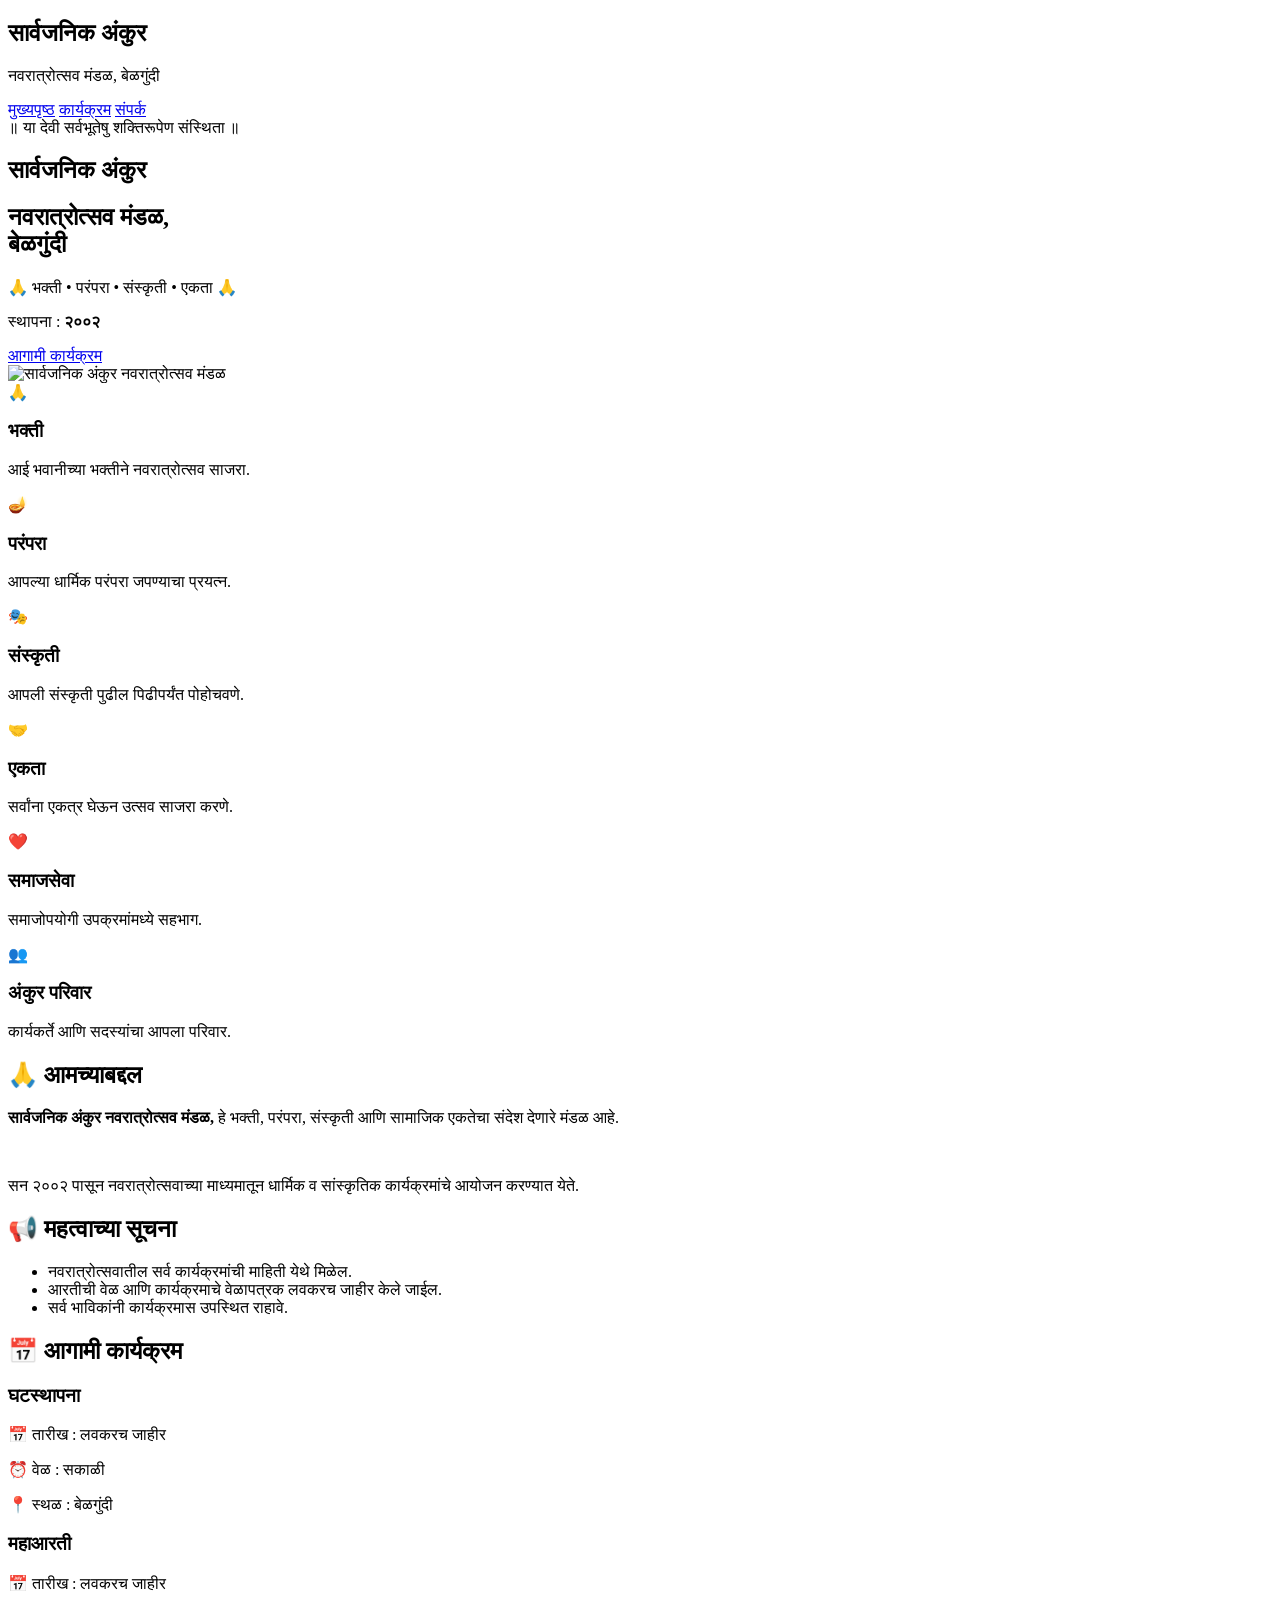
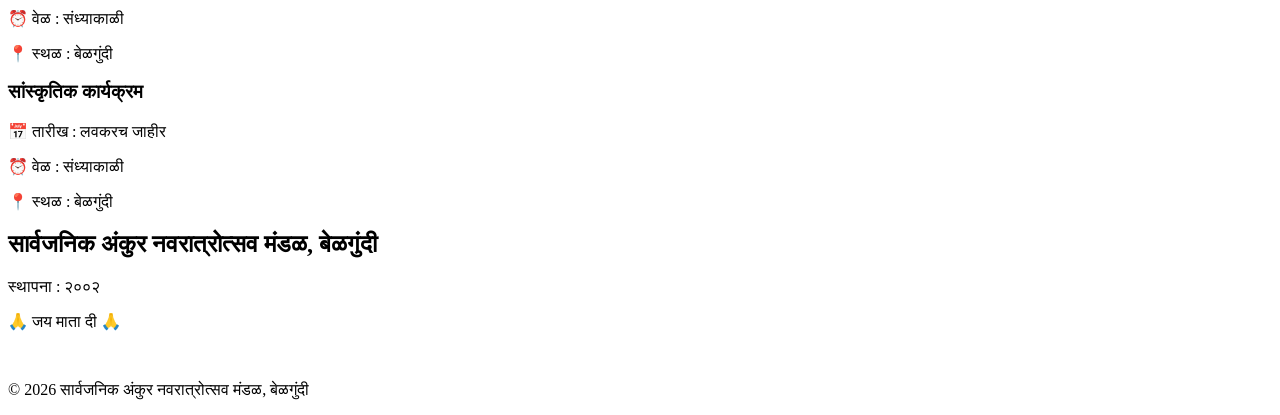
==== commit b2076456: "Update index.html" ====
--- a/index.html
+++ b/index.html
@@ -13,46 +13,21 @@
 <body>
 
     <!-- HEADER -->
-   header {
-   background: linear-gradient(135deg, #b71c1c, #e65100, #ff9800);
-            color: white;
-            text-align: center;
-            padding: 25px 15px;
-            box-shadow: 0 4px 15px rgba(0,0,0,0.25);
-            border-bottom: 4px solid #ffd54f;
-}
-     header h2 {
-            margin: 0;
-            font-size: 50px;
-            text-shadow: 2px 2px 4px rgba(0,0,0,0.4);
-        }
-
-        
-  <a href="index.html">
-        मुख्यपृष्ठ
-    </a>
-
-    <a href="events.html">
-        कार्यक्रम
-    </a>
-
-    <a href="aarti.html">
-        आरती
-    </a>
-
-    <a href="annual-report.html" class="active">
-        वार्षिक अहवाल
-    </a>
-
-    <a href="previous-donors.html">
-        मागील वर्षाचे देणगीदार
-    </a>
-
-    <a href="contact.html">
-        संपर्क
-    </a>
-
-    </nav>
+    <header>
+
+                <h2>सार्वजनिक अंकुर</h2>
+                <p>नवरात्रोत्सव मंडळ, बेळगुंदी</p>
+            </div>
+
+        </div>
+
+        <nav>
+            <a href="index.html">मुख्यपृष्ठ</a>
+           
+            <a href="events.html">कार्यक्रम</a>
+            
+            <a href="contact.html">संपर्क</a>
+        </nav>
 
     </header>
 
@@ -90,7 +65,7 @@
 
         <div>
             <img
-                src="images/logo.png"
+                src="images/devi.jpg"
                 alt="सार्वजनिक अंकुर नवरात्रोत्सव मंडळ"
                 class="hero-logo"
             >
@@ -151,7 +126,7 @@
         <div class="about-box">
 
             <p>
-                <strong>सार्वजनिक अंकुर नवरात्रोत्सव मंडळ </strong>
+                <strong>सार्वजनिक अंकुर नवरात्रोत्सव मंडळ, </strong>
                 हे भक्ती, परंपरा, संस्कृती आणि सामाजिक एकतेचा संदेश
                 देणारे मंडळ आहे.
             </p>
@@ -241,9 +216,15 @@
 
                     <p>📍 स्थळ : बेळगुंदी</p>
 
+
                 </div>
 
-  
+            </div>
+
+        </div>
+
+    </section>
+
 
     <!-- FOOTER -->
     <footer>
